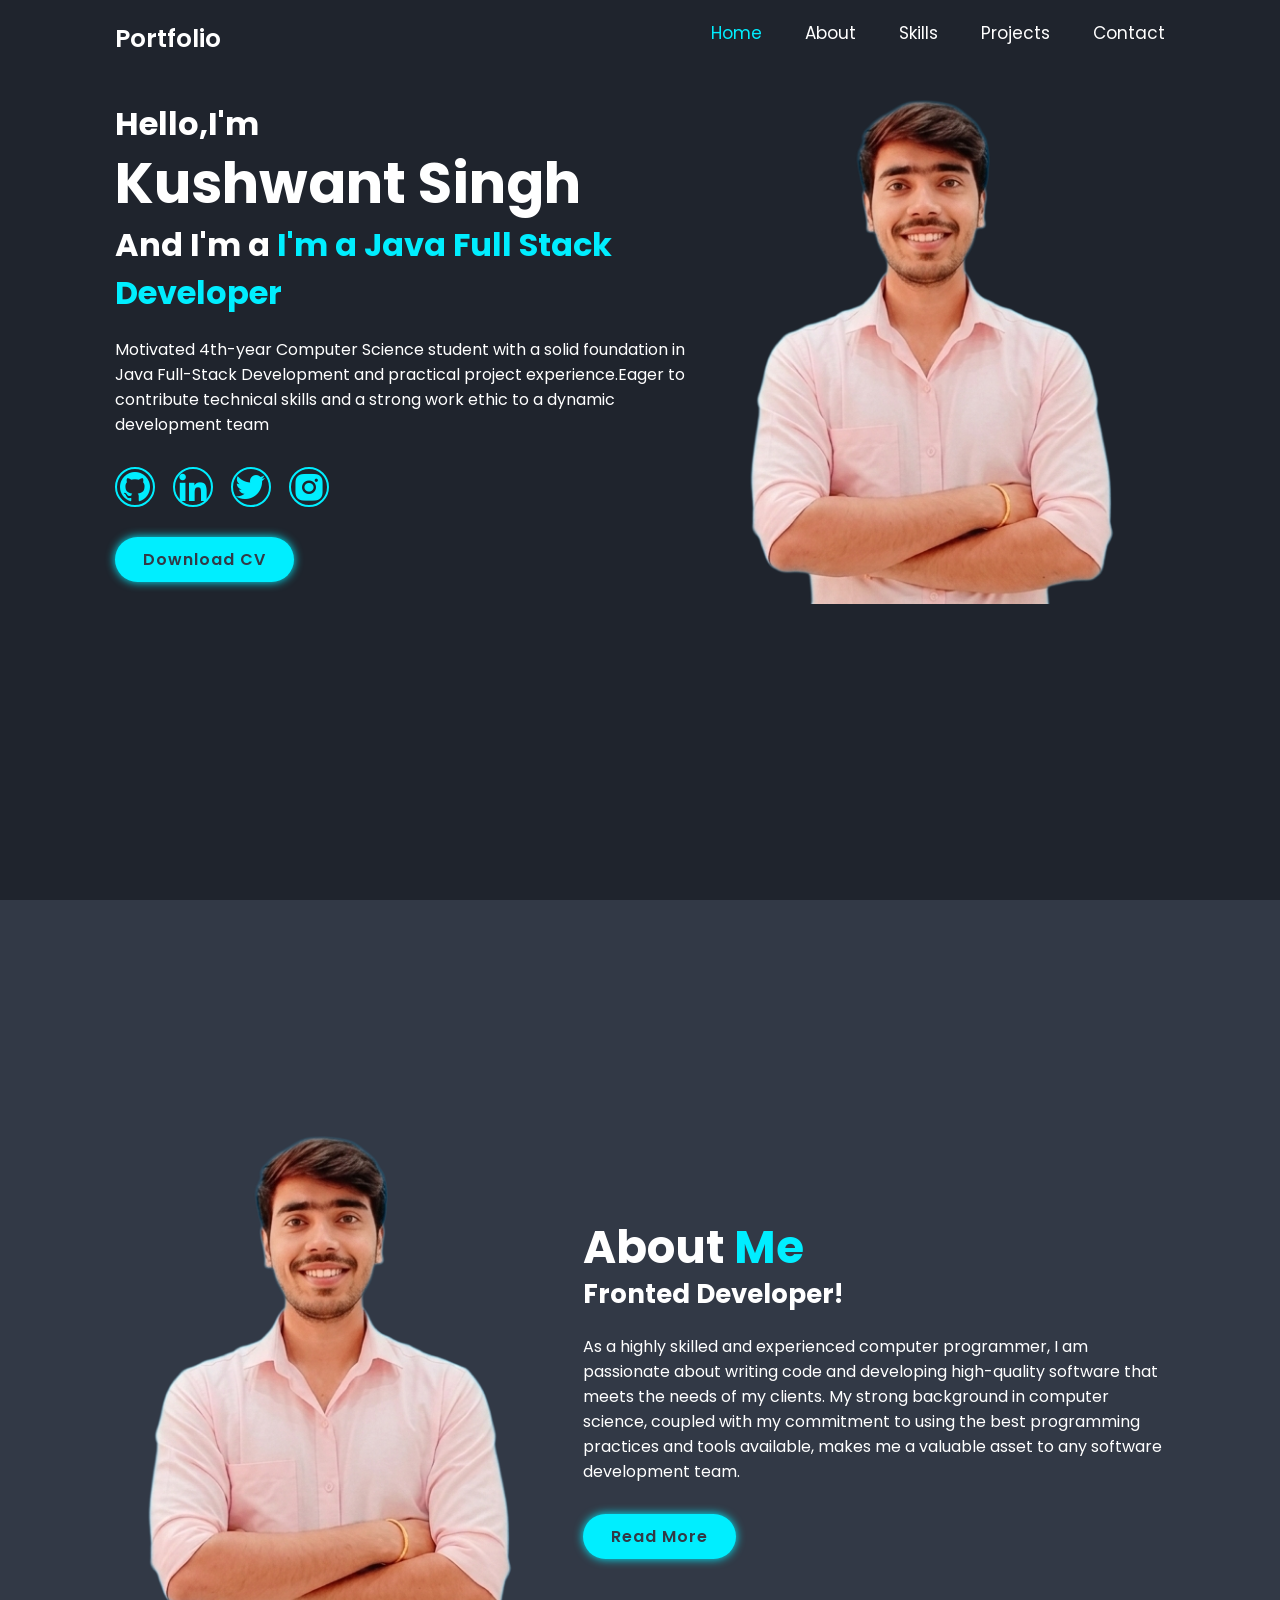
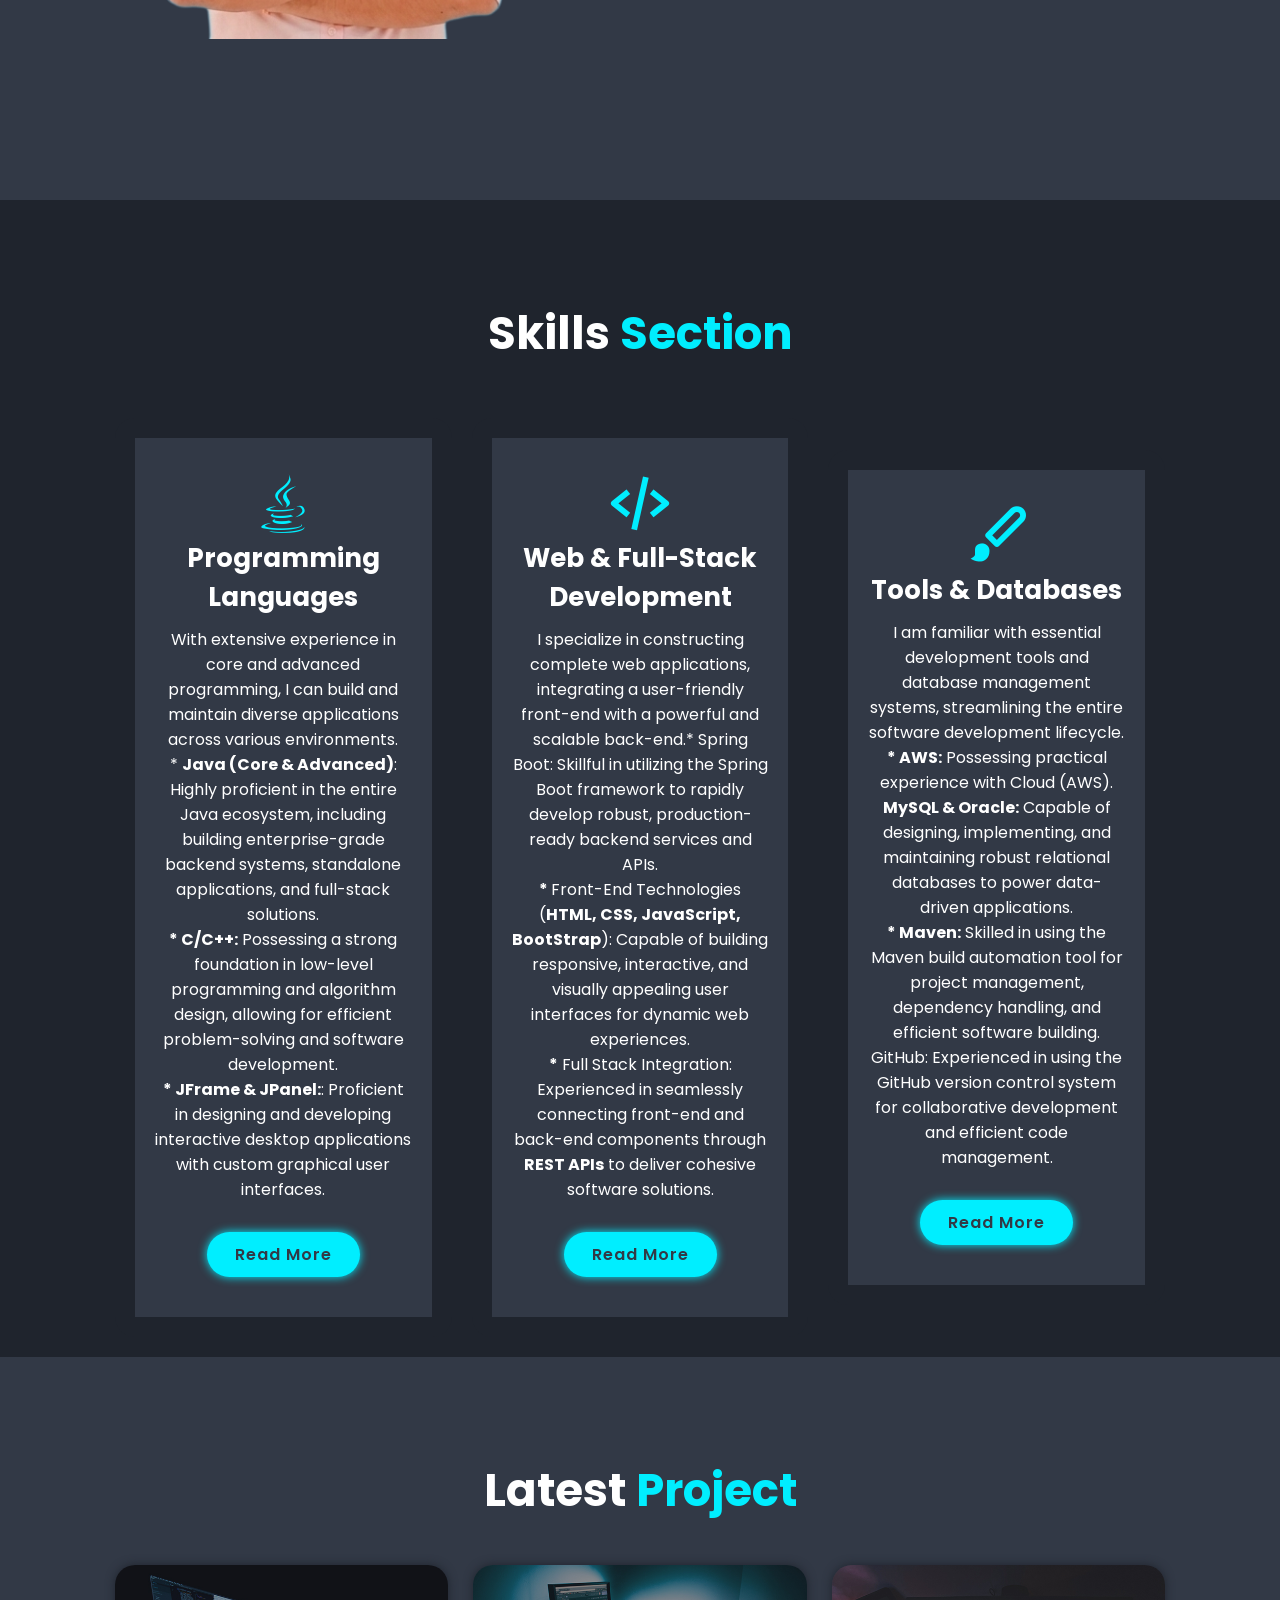
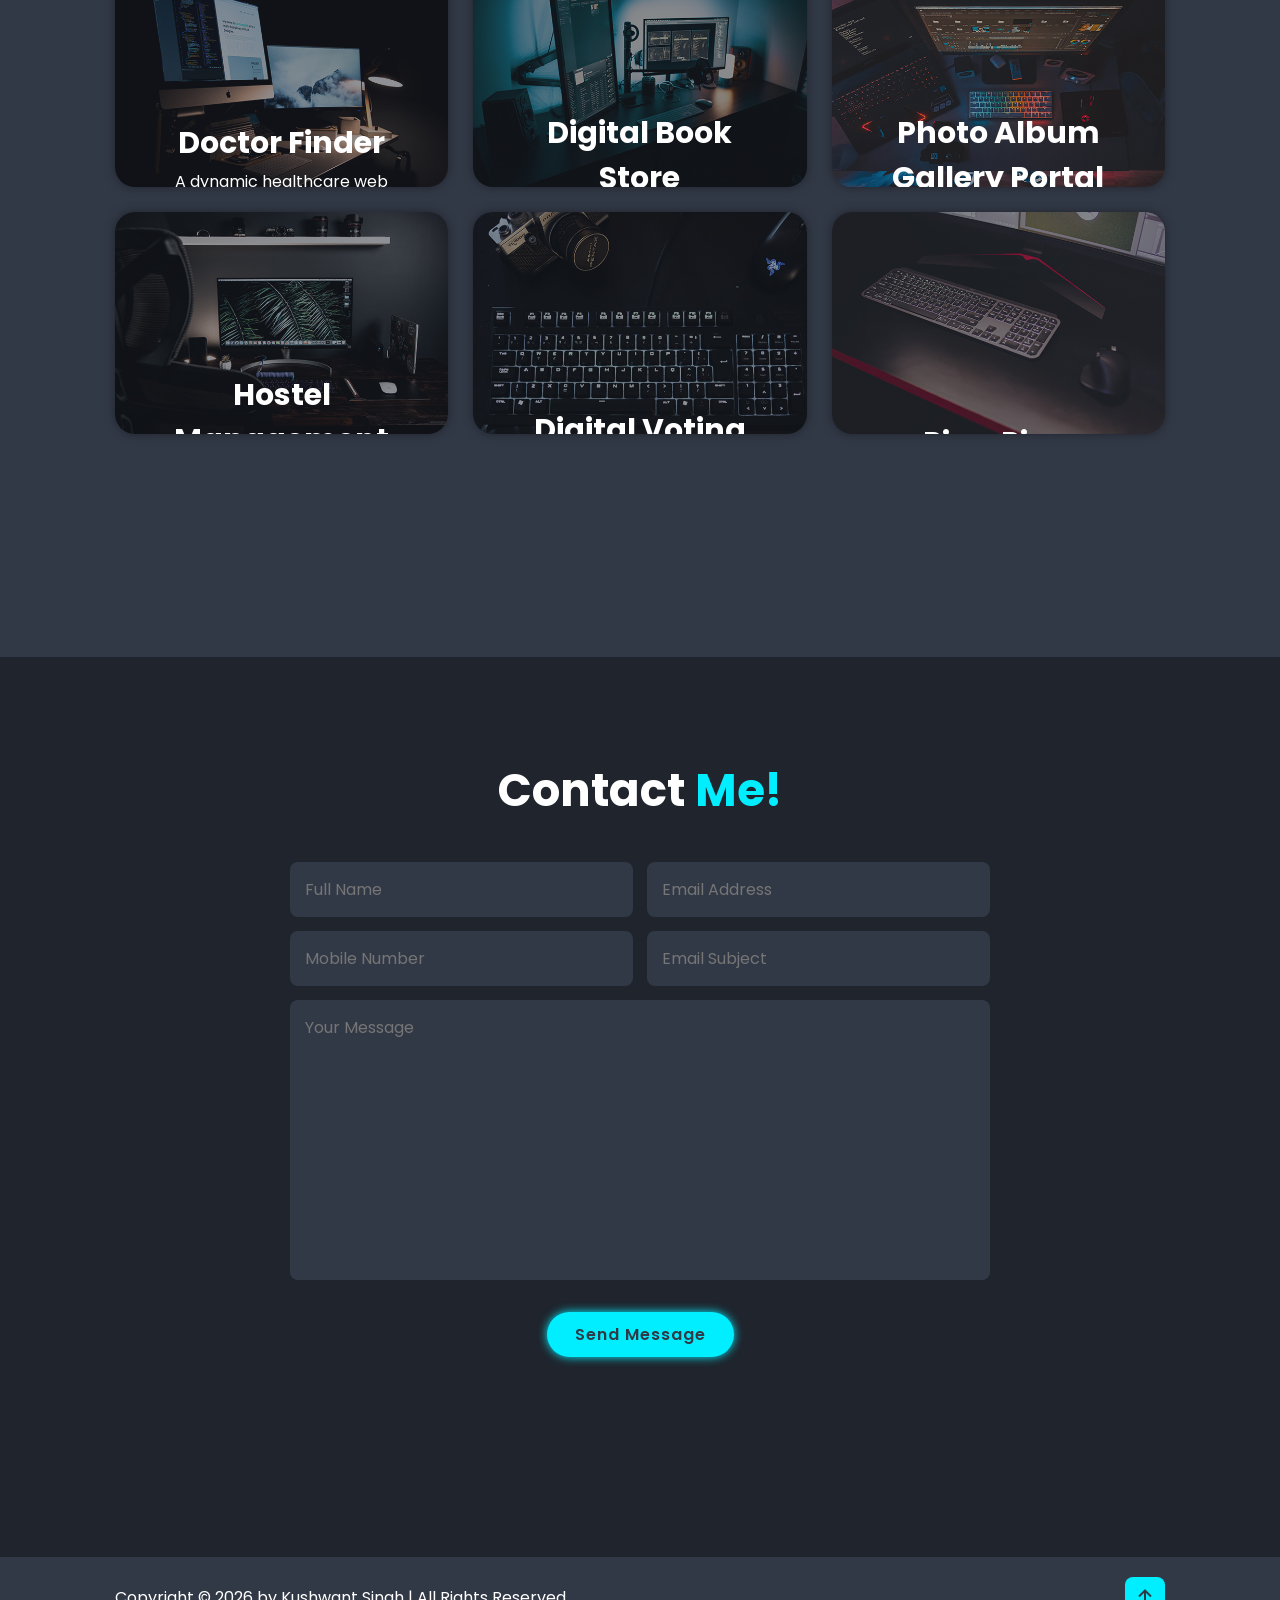
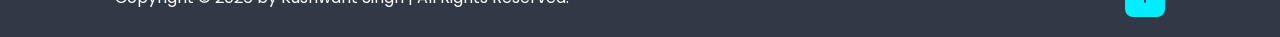
==== index.html @ 0440ccf8 "Update and rename Portfolio.html to index.html" ====
<!DOCTYPE html>
<html lang="en">
  <head>
    <meta charset="UTF-8" />
    <meta http-equiv="X-UA-Compatible" content="IE=edge" />
    <meta name="viewport" content="width=device-width, initial-scale=1.0" />
    <title>Responsive Personal Portfolio Website Design | Codehal</title>

    <!-- box icons -->
    <link href="https://unpkg.com/boxicons@2.1.4/css/boxicons.min.css" rel="stylesheet" />

    <!-- custom css -->
    <link rel="stylesheet" href="Portfolio.css" />
  </head>

  <body>
    <!-- header design -->
		<header class="header">
        	<a href="#" class="logo">Portfolio</a>
            
            <i class='bx bx-menu'id="menu-icon"></i>
            
            
            <nav class="navbar">
            	<a href="#home" class="active">Home</a>
                <a href="#about">About</a>
                <a href="#services">Skills</a>
                <a href="#portfolio">Projects</a>
                <a href="#contact">Contact</a>
            </nav>
            </header>
    <!-- home section design -->
	<section class="home" id="home">	
    	<div class="home-content">
        	<h3>Hello,I'm</h3>
            <h1>Kushwant Singh</h1>
            <h3>And I'm a <span>I'm a Java Full Stack Developer</span></h3>
        	<p>Motivated 4th-year Computer Science student with a solid foundation in Java Full-Stack Development and practical project experience.Eager to contribute technical skills and a strong work ethic to a dynamic development team</p>
            <div class="social-media">
            	<a href="https://github.com/khushwant-Singh-Rajawat"><i class='bx bxl-github' style="font-size:36px;" ></i>  </a>
                <a href="https://www.linkedin.com/in/kushwant-singh-rajawat/"><i class="bx bxl-linkedin" style="font-size:36px;"></i></a>
                <a href="#"><i class="bx bxl-twitter" style="font-size:36px;"></i></a>
                <a href="#"><i class="bx bxl-instagram-alt" style="font-size:36px;"></i></a>

            </div>
             <a href="Resume/Resume_.pdf" class="btn">Download CV</a>
        </div>
        
        <div class="home-img">
        	<img src="img/Untitled%20(3)%20(1).png" alt="">
        </div>
    </section>
    <!-- about section design -->

	<section class="about" id="about">
    	<div class="about-img">
        	<img src="img/Untitled%20(3)%20(1).png" alt="">
		</div>
        
    <div class="about-content">
    	<h2 class="heading">About <span>Me</span></h2>
        <h3>Fronted Developer!</h3>
        
        <p>
        As a highly skilled and experienced computer programmer, I am passionate about writing code and developing high-quality software that meets the needs of my clients. My strong background in computer science, coupled with my commitment to using the best programming practices and tools available, makes me a valuable asset to any software development team.
        </p>

<a href="#" class="btn">Read More</a>
    </div>    
	</section>
    
    <!-- services section design -->
	
    <section class="services" id="services">
    	<h2 class="heading">Skills <span>Section</span></h2>
        
        <div class="services-container">

            <div class="services-box">
                <i class='bx bxl-java'></i>
                <h3>Programming Languages</h3>
                <p>With extensive experience in core and advanced programming, I can build and maintain diverse applications across various environments.
                    <br>* <STRONG>Java (Core & Advanced)</STRONG>: Highly proficient in the entire Java ecosystem, including building enterprise-grade backend systems, standalone applications, and full-stack solutions.
                    <br> <strong>* C/C++:</strong> Possessing a strong foundation in low-level programming and algorithm design, allowing for efficient problem-solving and software development.
                    <br><strong>* JFrame & JPanel:</strong>: Proficient in designing and developing interactive desktop applications with custom graphical user interfaces.
                </p>
                <a href="#" class="btn">Read More</a>

            </div>
        
        	<div class="services-box">
            	<i class="bx bx-code-alt"></i>
<h3>Web & Full-Stack Development</h3>
<p>I specialize in constructing complete web applications, integrating a user-friendly front-end with a powerful and scalable back-end.* Spring Boot: Skillful in utilizing the Spring Boot framework to rapidly develop robust, production-ready backend services and APIs.
    <br>  <strong>* </strong>Front-End Technologies (<strong>HTML, CSS, JavaScript, BootStrap</strong>): Capable of building responsive, interactive, and visually appealing user interfaces for dynamic web experiences.
    <br> <strong> *</strong> Full Stack Integration: Experienced in seamlessly connecting front-end and back-end components through <STRONG>REST APIs</STRONG> to deliver cohesive software solutions.
</p>
	<a href="#" class="btn">Read More</a>
    
            </div>

            
            <div class="services-box">
            	<i class='bx bxs-paint'></i>
<h3>Tools & Databases</h3>
<p>I am familiar with essential development tools and database management systems, streamlining the entire software development lifecycle.


    <br><STRONG>* AWS:</STRONG> Possessing practical experience with Cloud (AWS).


   <br><STRONG> MySQL & Oracle:</STRONG> Capable of designing, implementing, and maintaining robust relational databases to power data-driven applications.


    <br><strong>* Maven:</strong> Skilled in using the Maven build automation tool for project management, dependency handling, and efficient software building.


    GitHub: Experienced in using the GitHub version control system for collaborative development and efficient code management.
</p>
	<a href="#" class="btn">Read More</a>
    
            </div>
            
            
        </div>
    </section>
    
    <!-- portfolio section design -->

	<section class="portfolio" id="portfolio">
    	<h2 class="heading">Latest <span>Project</span></h2>
        
        <div class="portfolio-container">
        <!--portfolio1-->
        	<div class="portfolio-box">
            	<img src="img/portfolio1.jpg" alt="">
                <div class="portfolio-layer">
                	<h4>Doctor Finder</h4>
                    <p>A dynamic healthcare web application that allows patients to search doctors, hospitals, and medical stores. The system provides doctor availability, hospital emergency bed status, and medicine inventory details. It includes role-based login for doctors, hospitals, medical stores, and admin to manage and update their information.
                    </p>
                    <a href="#"><i class='bx bx-link-external' ></i> </a>
                    </div>
        </div>
        <!--portfolio2-->
        <div class="portfolio-box">
            	<img src="img/portfolio2.jpg" alt="">
                <div class="portfolio-layer">
                	<h4>Digital Book Store</h4>
                    <p>A dynamic online bookstore application where users can search books, add them to the cart, and place orders. The system includes user authentication features such as signup, login, and profile management to provide a smooth online book purchasing experience.
                    </p>
                    <a href="#"><i class='bx bx-link-external' ></i> </a>
                    </div>
        </div>
        <!--portfolio3-->
        
        <div class="portfolio-box">
            	<img src="img/portfolio3.jpg" alt="">
                <div class="portfolio-layer">
                	<h4>Photo Album Gallery Portal</h4>
                    <p>A web-based photo album system for photo studios where photographers upload images and customers can log in to view their gallery. Users can easily select photos using a checkbox-based selection feature, making the photo selection process simple and efficient.
                    </p>
                    <a href="#"><i class='bx bx-link-external' ></i> </a>
                    </div>
        </div>
        
        <!--portfolio4-->
        
        <div class="portfolio-box">
            	<img src="img/portfolio4.jpg" alt="">
                <div class="portfolio-layer">
                	<h4>Hostel Management System</h4>
                    <p>A Java Swing (JFrame) based desktop application that allows hostel administrators to manage student records, room availability, fee details, and employee information with a secure login system.
                    </p>
                    <a href="#"><i class='bx bx-link-external' ></i> </a>
                    </div>
        </div>
        
        <!--portfolio5-->
        
        <div class="portfolio-box">
            	<img src="img/portfolio5.jpg" alt="">
                <div class="portfolio-layer">
                	<h4>Digital Voting System</h4>
                    <p>A Java Swing (JFrame) based desktop application that allows administrators to manage voters, parties, and members while enabling registered users to securely cast their votes.
                    </p>
                    <a href="#"><i class='bx bx-link-external' ></i> </a>
                    </div>
        </div>
        
        <!--portfolio6-->
        
        <div class="portfolio-box">
            	<img src="img/portfolio6.jpg" alt="">
                <div class="portfolio-layer">
                	<h4>PizzaPie – Online Food</h4>
                    <p>A responsive food ordering website where users can sign up, log in, browse food items, add them to the cart, and place orders online.
                    </p>
                    <a href="#"><i class='bx bx-link-external' ></i> </a>
                    </div>
        </div>
        
    </div>
    </section>
    <!-- contact section design -->
	
    <section class="contact" id="contact">
    	<h2 class="heading">Contact <span>Me!</span></h2>
        
        <form action="mailto:khush.want.kota@gmail.com">
			<div class="input-box">
            	<input type="text" placeholder="Full Name">
                <input type="email" placeholder="Email Address">
           </div>  
           
           <div class="input-box">
            	<input type="number" placeholder="Mobile Number">
                <input type="text" placeholder="Email Subject">
           </div> 
           <textarea name="" id="" cols="30" rows="10" placeholder="Your Message"></textarea> 
          <input type="submit" value="Send Message" class="btn">    
        </form>
    </section>
    
    <!-- footer design -->

	<footer class="footer">
    	<div class="footer-text">
        	<p>Copyright &copy; 2026 by Kushwant Singh | All Rights Reserved.</p>
        </div>
        
        <div class="footer-iconTop">
        	<a href="#home"><i class='bx bx-up-arrow-alt' ></i></a>
            </div>
    </footer>

    
    
  </body>
</html>
---- Portfolio.css ----
﻿@import url("https://fonts.googleapis.com/css2?family=Poppins:wght@300;400;500;600;700;800;900&display=swap");
* {
  margin: 0;
  padding: 0;
  box-sizing: border-box;
  text-decoration: none;
  border: none;
  outline: none;
  scroll-behavior: smooth;
  font-family: "Poppins", sans-serif;
}
:root {
  --bg-color: #1f242d;
  --second-bg-color: #323946;
  --text-color: #fff;
  --main-color: #0ef;
}
*::selection {
  background: var(--main-color);
  color: var(--bg-color);
}
html {
  font-size: 62.5%;
  overflow-x: hidden;
}
body {
  background: var(--bg-color);
  color: var(--text-color);
}
section
{
	min-height:100vh;
	padding: 10rem 9% 2rem; 
}
.header
{
	position:fixed;
	top:0;
	left:0;
	width:100%;
	padding: 2rem 9%;
	background: var(--bg-color);
	display:flex;
	justify-content: space-between;
	align-item:center;
	z-index:100;	
}
.logo
 {
	 font-size:2.5rem;
	 color:var(--text-color);
	 font-weight:600;
	 cursor:default;
 }
 .navbar a
 {
	 font-size:1.7rem;
	 color:var(--text-color);
	 margin-left: 4rem;
	 transition:.3s;
 }
 .navbar a:hover,.navbar .active
 {
	 color:var(--main-color);
 }
 #menu-icon
 {
	 font-size: 3.6rem;
	 color: var(--text-color);
	 display:none;
	 
 }
 .home
 {
	 display:flex;
	 justify-content: center;
	 align-item:center;
 }
 .home-img img
 {
 	width:35vw;
 }
 
 .home-content h3
 {
	 font-size:3.2rem;
	 font-weight:700;
 }
 .home-content h3:nth-of-type(2)
 {
	 margin-bottom:2rem;
	 
 }
 span
 {
	 color: var(--main-color);
 }
 
 .home-content h1
 {
	 font-size:5.6rem;
	 font-weight:700;
	 line-height:1.3;
 }
 .home-content p
 {
	 font-size:1.6rem;
 }
 .social-media a{
 	display: inline-flex;
	justify-content: center;
	align-item:center;
	width:4rem;
	height: 4rem;
	background:transparent;
	border: .2rem solid var(--main-color);
	border-radius: 50%;
	font-size:2rem;
	color:var(--main-color);
	margin:3rem 1.5rem 3rem 0;
	transition:.5s ease;
	 }
.social-media a:hover
	 {
		 background:var(--main-color);
		 color:var(--second-bg-color);
		 box-shadow: 0 0 1rem var(--main-color);
	 }
.btn
{
	display:inline-block;
	padding:1rem 2.8rem;
	background:var(--main-color);
	border-radius:4rem;
	box-shadow:0 0 1rem var(--main-color);
	font-size:1.6rem;
	color:var(--second-bg-color);
	letter-spacing:.1rem;
	font-weight:600;
	transition:.5s ease;
}
.btn:hover
{
	box-shadow:none;
}

.about
{
	display:flex;
	justify-content:center;
	align-items: center;
	gap:2rem;
	background:var(--second-bg-color);
}
.about-img img
{
	width:35vw;
}
.heading
{
	text-align:center;
	font-size:4.5rem;
	
}
.about-content h2
{
	text-align:left;
	line-height:1.2;
}
.about-content h3
{
	font-size:2.6rem;
}
.about-content p
{
font-size:1.6rem;
margin:2rem 0 3rem;	
}
.services h2
{
	margin-bottom:5rem;
}
.services-container
{
	display:flex;
	justify-content: center;
	align-items: center;
	flex-wrap: wrap;
	gap: 2rem;
}
.services-container .services-box
{
	flex: 1 1 30rem;
	background:var(--second-bg-color);
	padding:3rem 2rem 4rem;
	border-radius: 2rem;
	text-align:center;
	border:2rem solid var(--bg-color);
	transition:.5s ease;	
}
.services-container .services-box:hover
{
	border-color:var(--main-color);
	transform: scale(1.02);
}
.services-box i
{
	font-size:7rem;
	color:var(--main-color);
}
.services-box h3
{
	font-size:2.6rem;	
}
.services-box p
{
	font-size:1.6rem;
	margin:1rem 0 3rem;
}
.portfolio
{
	background:var(--second-bg-color);
}
.portfolio h2
{
	margin-bottom:4rem;
}
.portfolio-container
{
	display:grid;
	grid-template-columns: repeat(3,1fr);
	align-items: center;
	gap: 2.5rem;
}
.portfolio-container .portfolio-box
{
	position:relative;
	border-radius:2rem;
	box-shadow:0 0 1rem var(--bg-color);
	overflow:hidden;
	display:flex;
}
.portfolio-box img
{
	width:100%;
	transition:0.5s ease;
}
.portfolio-box:hover img
{
	transform:scale(1.1);
}
.portfolio-box .portfolio-layer
{
	position:absolute;
	bottom:0;
	left:0;
	width:100%;
	height:100%;
	background:linear-gradient(rgba(0,0,0,.1), var(--main-color));
	display:flex;
	justify-content: center;
	align-items: center;
	flex-direction:column;
	text-align:center;
	padding:0 4rem;
	transform: translateY(100%);
	transition:0.5s ease;
}
.portfolio-box:hover .portfolio-layer
{
	transform:translateY(0);
}
.portfolio-layer h4
{
	font-size:3rem;
}
.portfolio-layer p
{
	font-size:1.6rem;
	margin:.3rem 0 1rem;
}
.portfolio-layer a
{
	display:inline-flex;
	justify-content: center;
	align-items: center;
	width:5rem;
	height:5rem;
	background:var(--text-color);
	border-radius:50%;
	
}
.portfolio-layer a i
{
	font-size:2rem;
	color:var(--second-bg-color);
}
.contact h2
{
	margin-bottom:3rem;
}
.contact form
{
	max-width:70rem;
	margin:1rem auto;
	text-align:center;
	margin-bottom:3rem;
}
.contact form .input-box
{
	display:flex;
	justify-content:space-between;
	flex-wrap: wrap;
}
.contact form .input-box input,
.contact form textarea
{
	width:100%;
	padding:1.5rem;
	font-size:1.6rem;
	color:var(--text-color);
	background:var(--second-bg-color);
	border-radius:.8rem;
	margin:.7rem 0;
}
.contact form .input-box input
{
	width:49%;
}
.contact form textarea
{
	resize:none;
}
.contact form .btn
{
	margin-top:2rem;
	cursor:pointer;
}
.footer
{
	display:flex;
	justify-content:space-between;
	align-items: center;
	flex-wrap: wrap;
	padding:2rem 9%;
	background:var(--second-bg-color);
}
.footer-text p
{
	font-size:1.6rem;
}
.footer-iconTop a
{
	display:inline-flex;
	justify-content: center;
	align-items: center;
	padding:.8rem;
	background:var(--main-color);
	border-radius:.8rem;
	transition:.5s ease;
}
.footer-iconTop a:hover
{
	box-shadow:0 0 1rem var(--main-color);
}
.footer-iconTop a i
{
	font-size:2.4rem;
	color:var(--second-bg-color);
}
/* BREAKPOINTS */
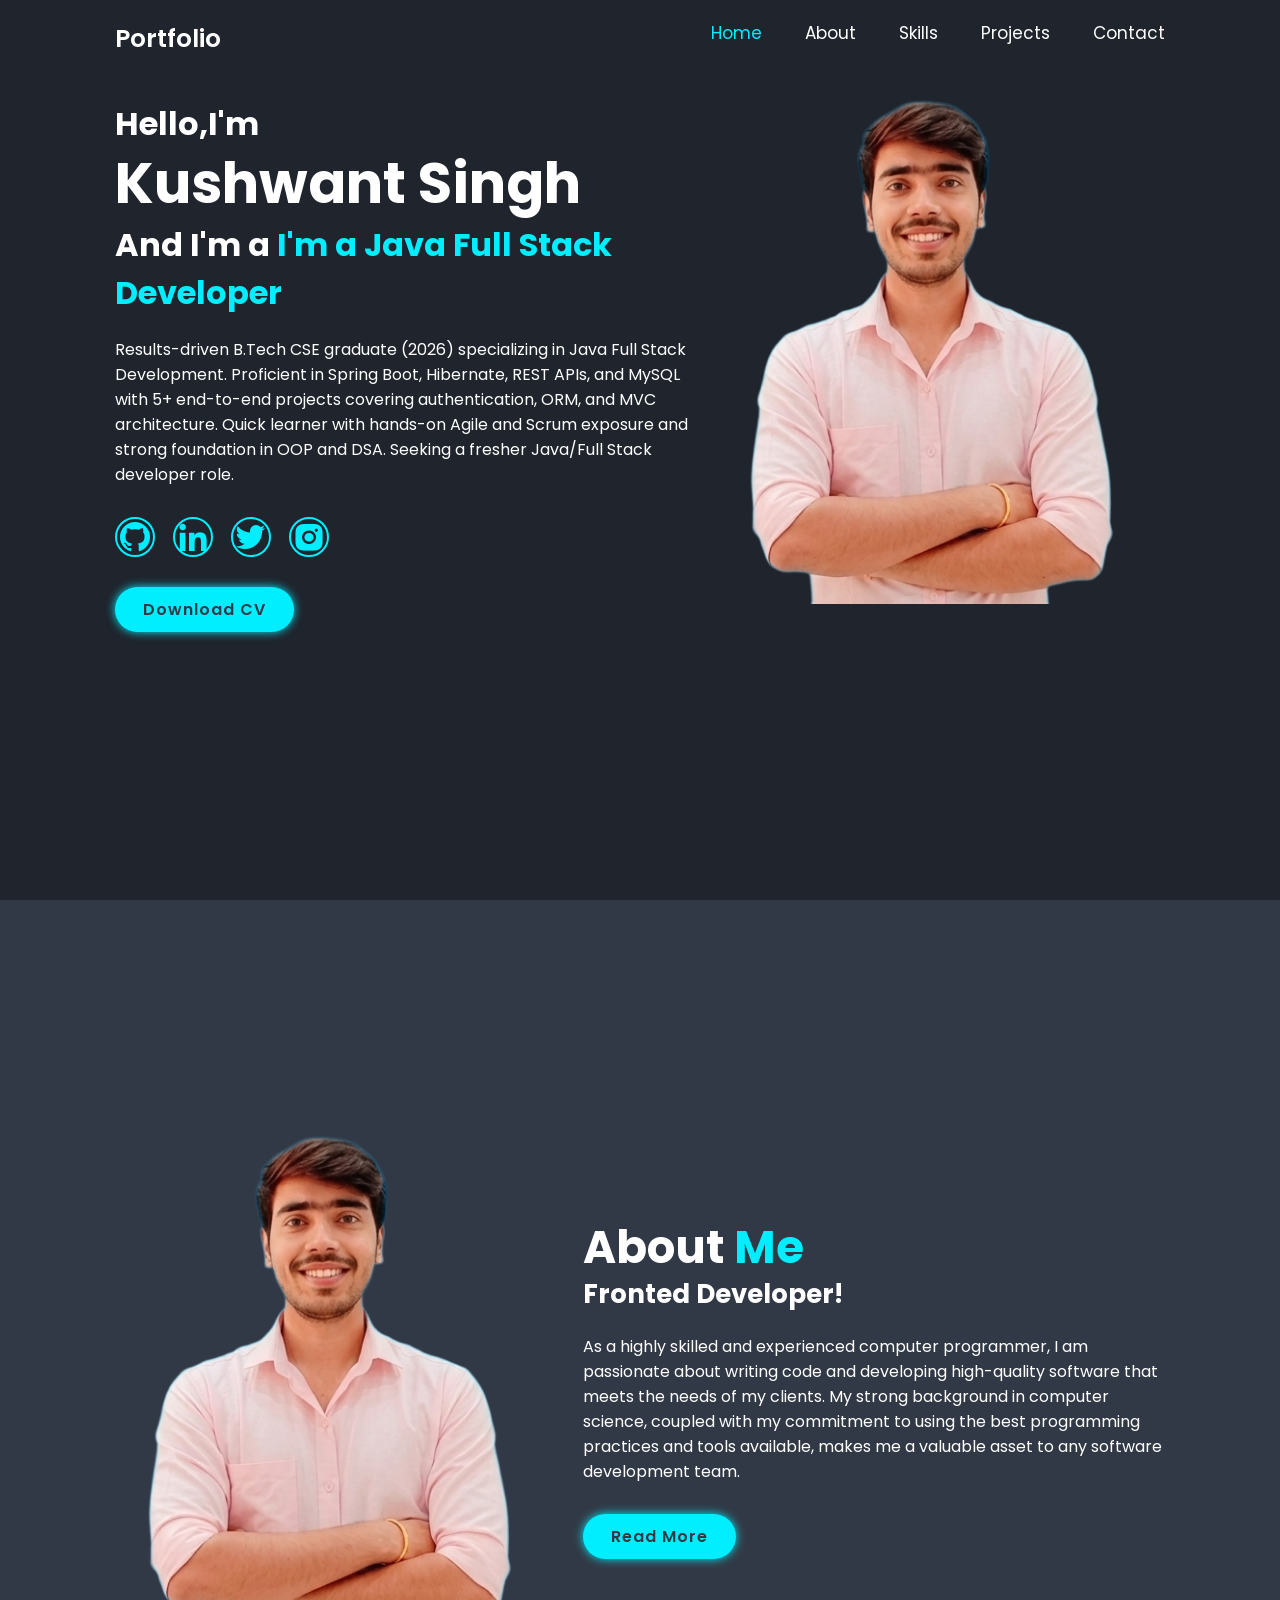
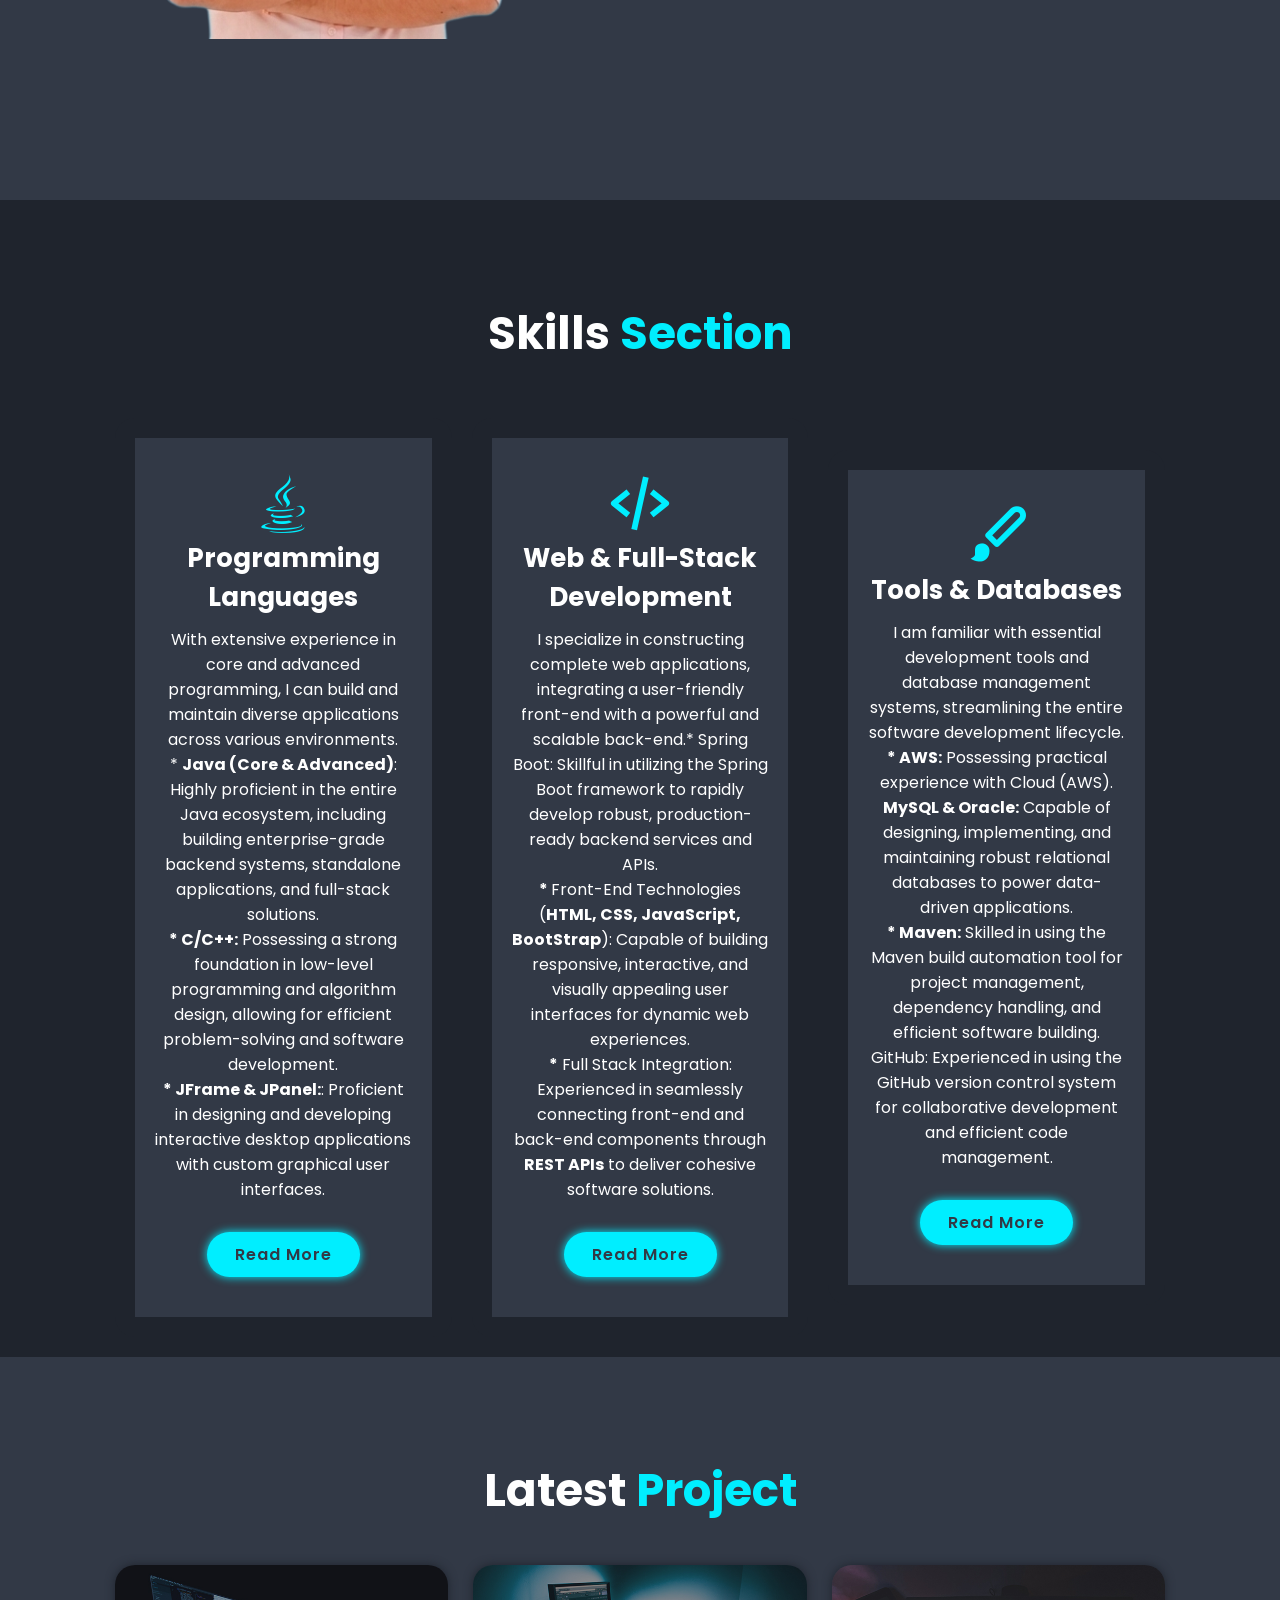
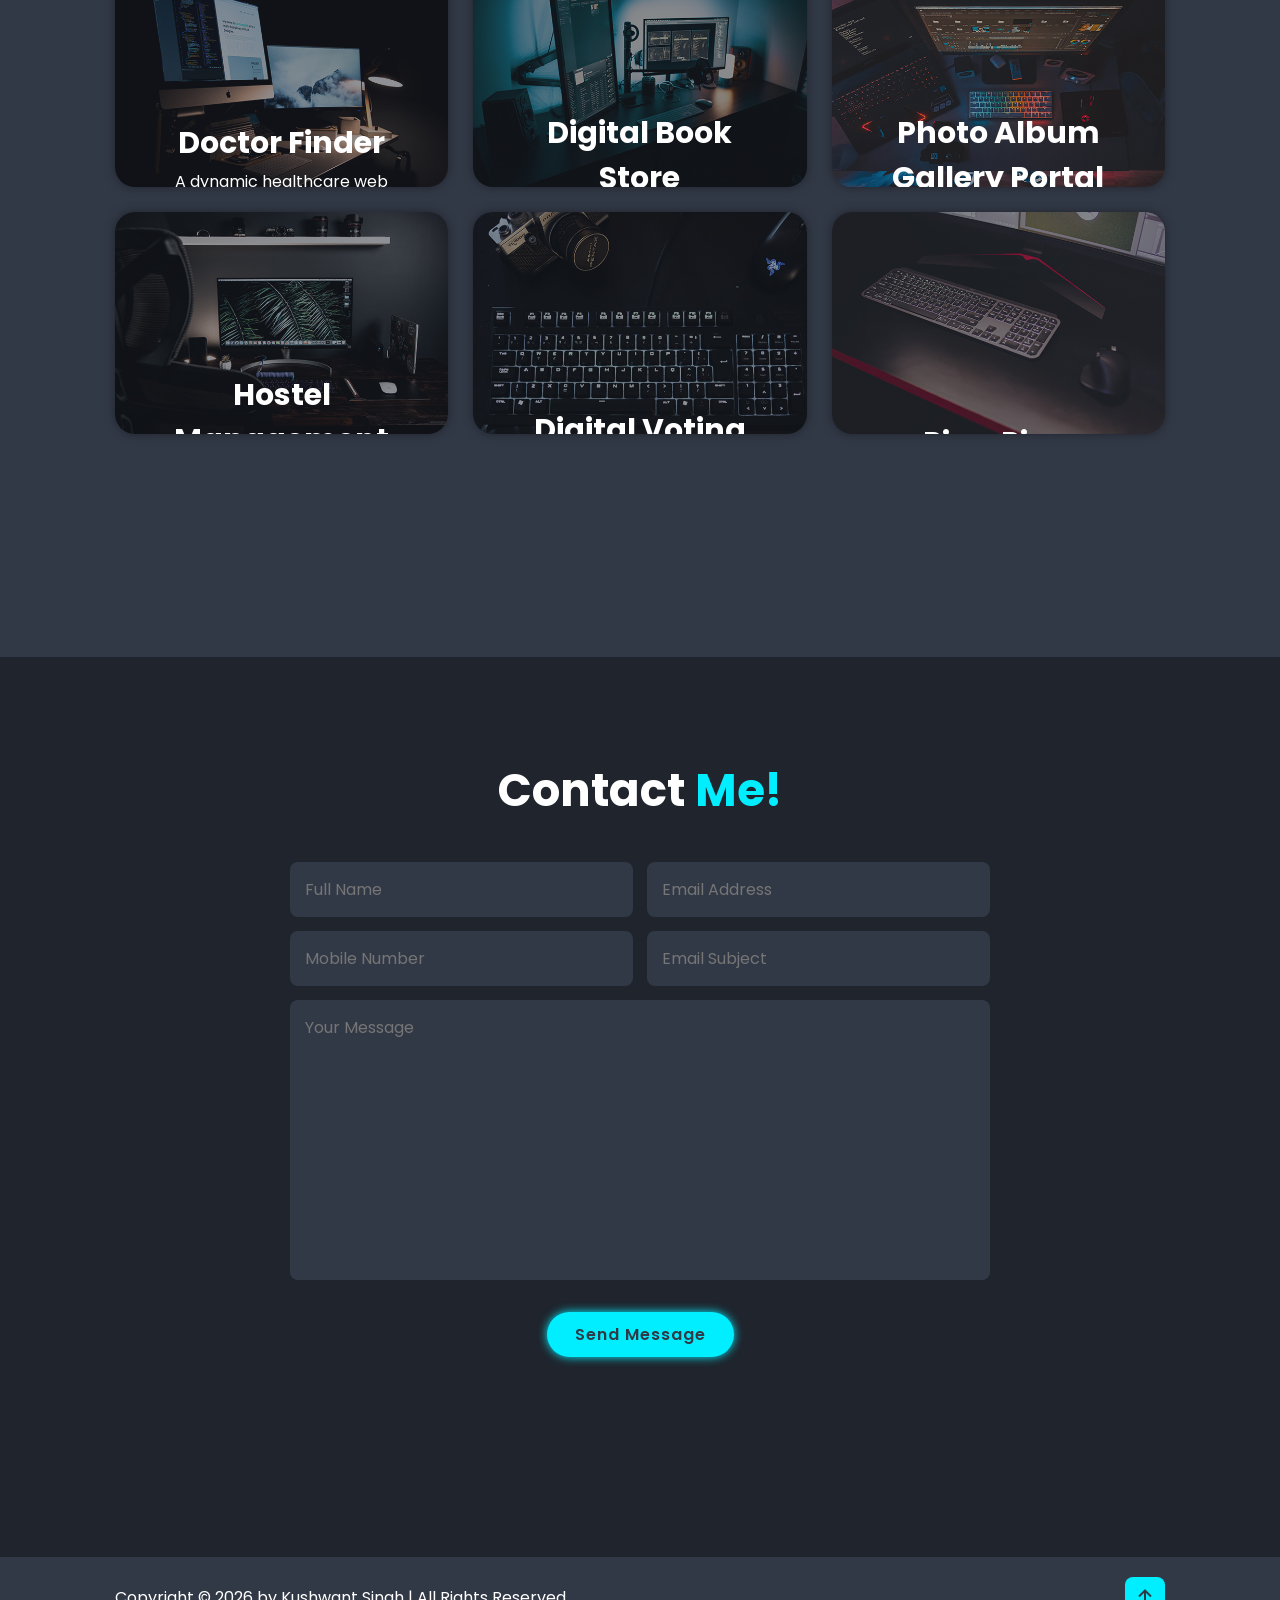
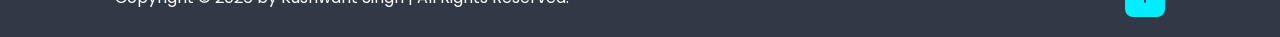
==== commit cd39a562: "Revise portfolio website content and layout Updated personal portfolio website content and structure" ====
--- a/index.html
+++ b/index.html
@@ -35,7 +35,10 @@
         	<h3>Hello,I'm</h3>
             <h1>Kushwant Singh</h1>
             <h3>And I'm a <span>I'm a Java Full Stack Developer</span></h3>
-        	<p>Motivated 4th-year Computer Science student with a solid foundation in Java Full-Stack Development and practical project experience.Eager to contribute technical skills and a strong work ethic to a dynamic development team</p>
+        	<p>Results-driven B.Tech CSE graduate (2026) specializing in Java Full Stack Development. Proficient in Spring Boot, Hibernate, 
+REST APIs, and MySQL with 5+ end-to-end projects covering authentication, ORM, and MVC architecture. Quick learner with 
+hands-on Agile and Scrum exposure and strong foundation in OOP and DSA. Seeking a fresher Java/Full Stack developer 
+role.</p>
             <div class="social-media">
             	<a href="https://github.com/khushwant-Singh-Rajawat"><i class='bx bxl-github' style="font-size:36px;" ></i>  </a>
                 <a href="https://www.linkedin.com/in/kushwant-singh-rajawat/"><i class="bx bxl-linkedin" style="font-size:36px;"></i></a>
@@ -43,7 +46,7 @@
                 <a href="#"><i class="bx bxl-instagram-alt" style="font-size:36px;"></i></a>
 
             </div>
-             <a href="Resume/Resume_.pdf" class="btn">Download CV</a>
+             <a href="Resume/Kushwant_Resume_SpringBoot01.pdf" class="btn">Download CV</a>
         </div>
         
         <div class="home-img">
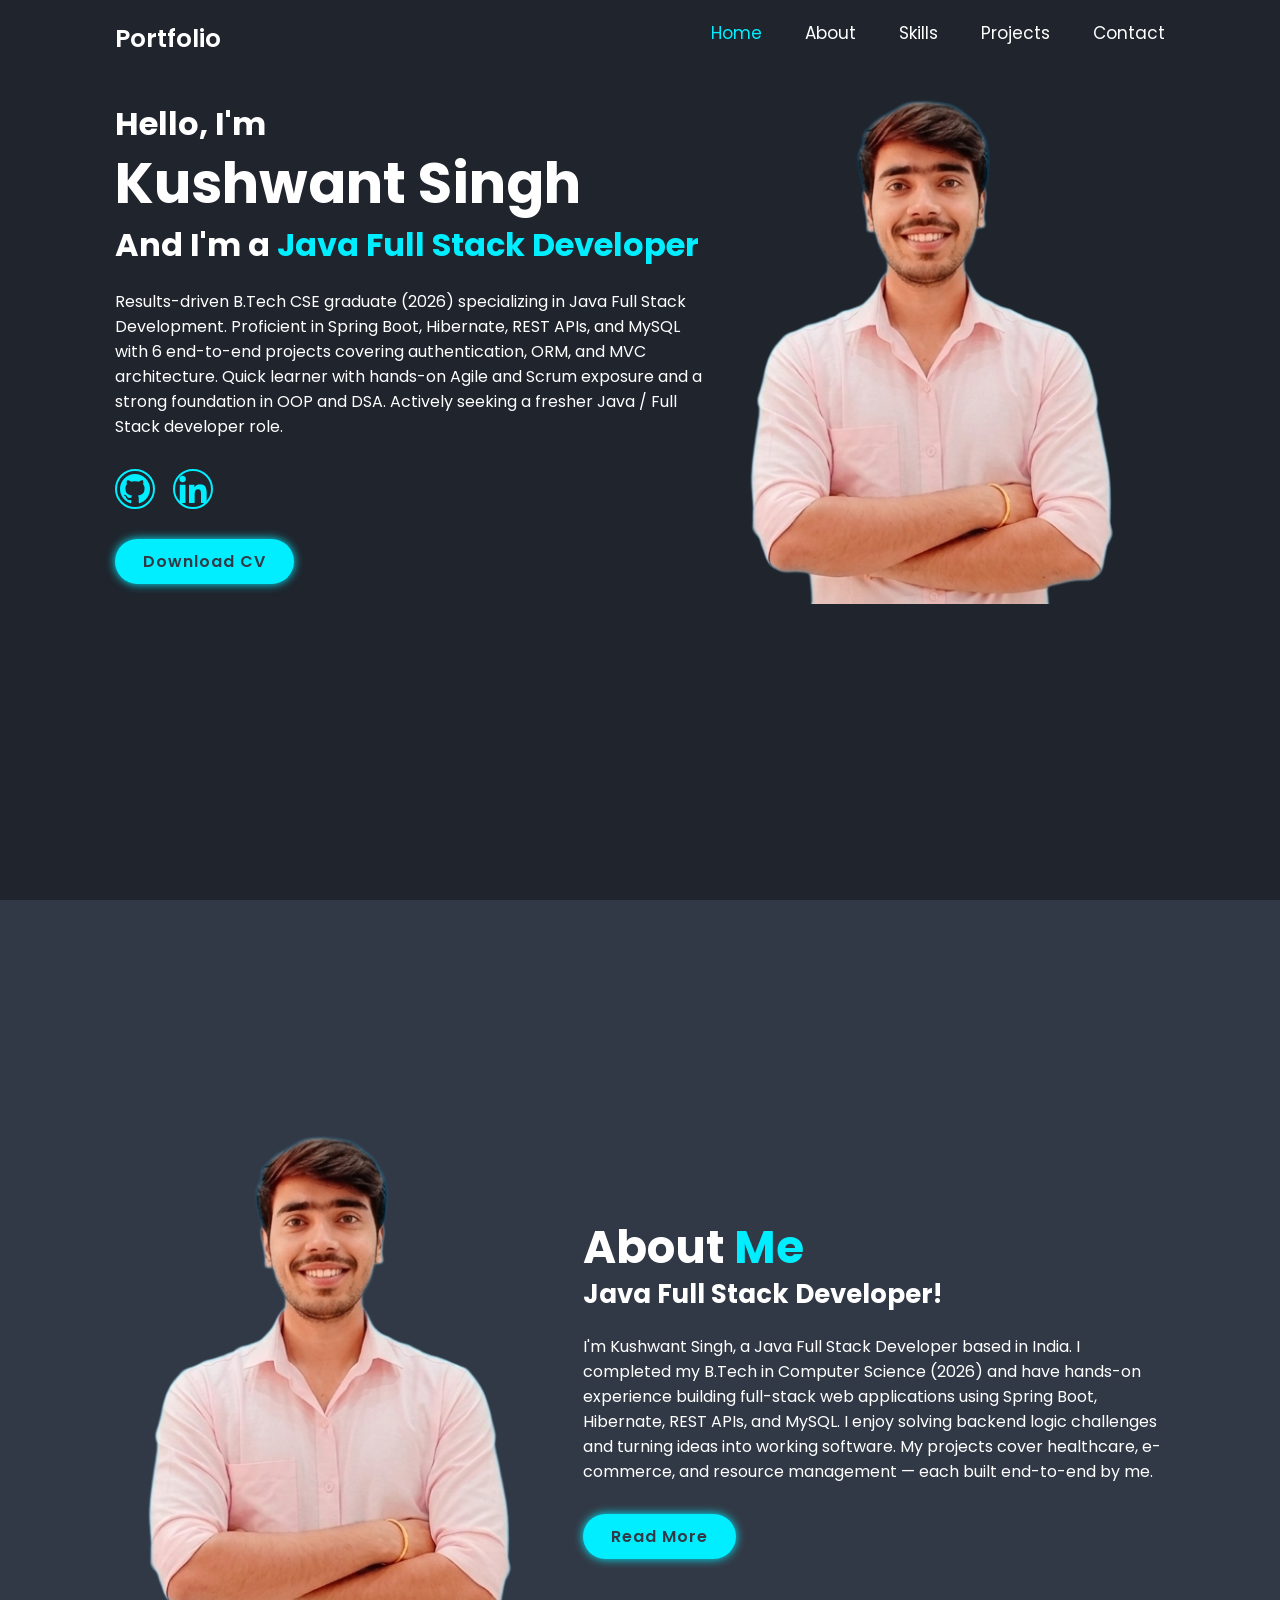
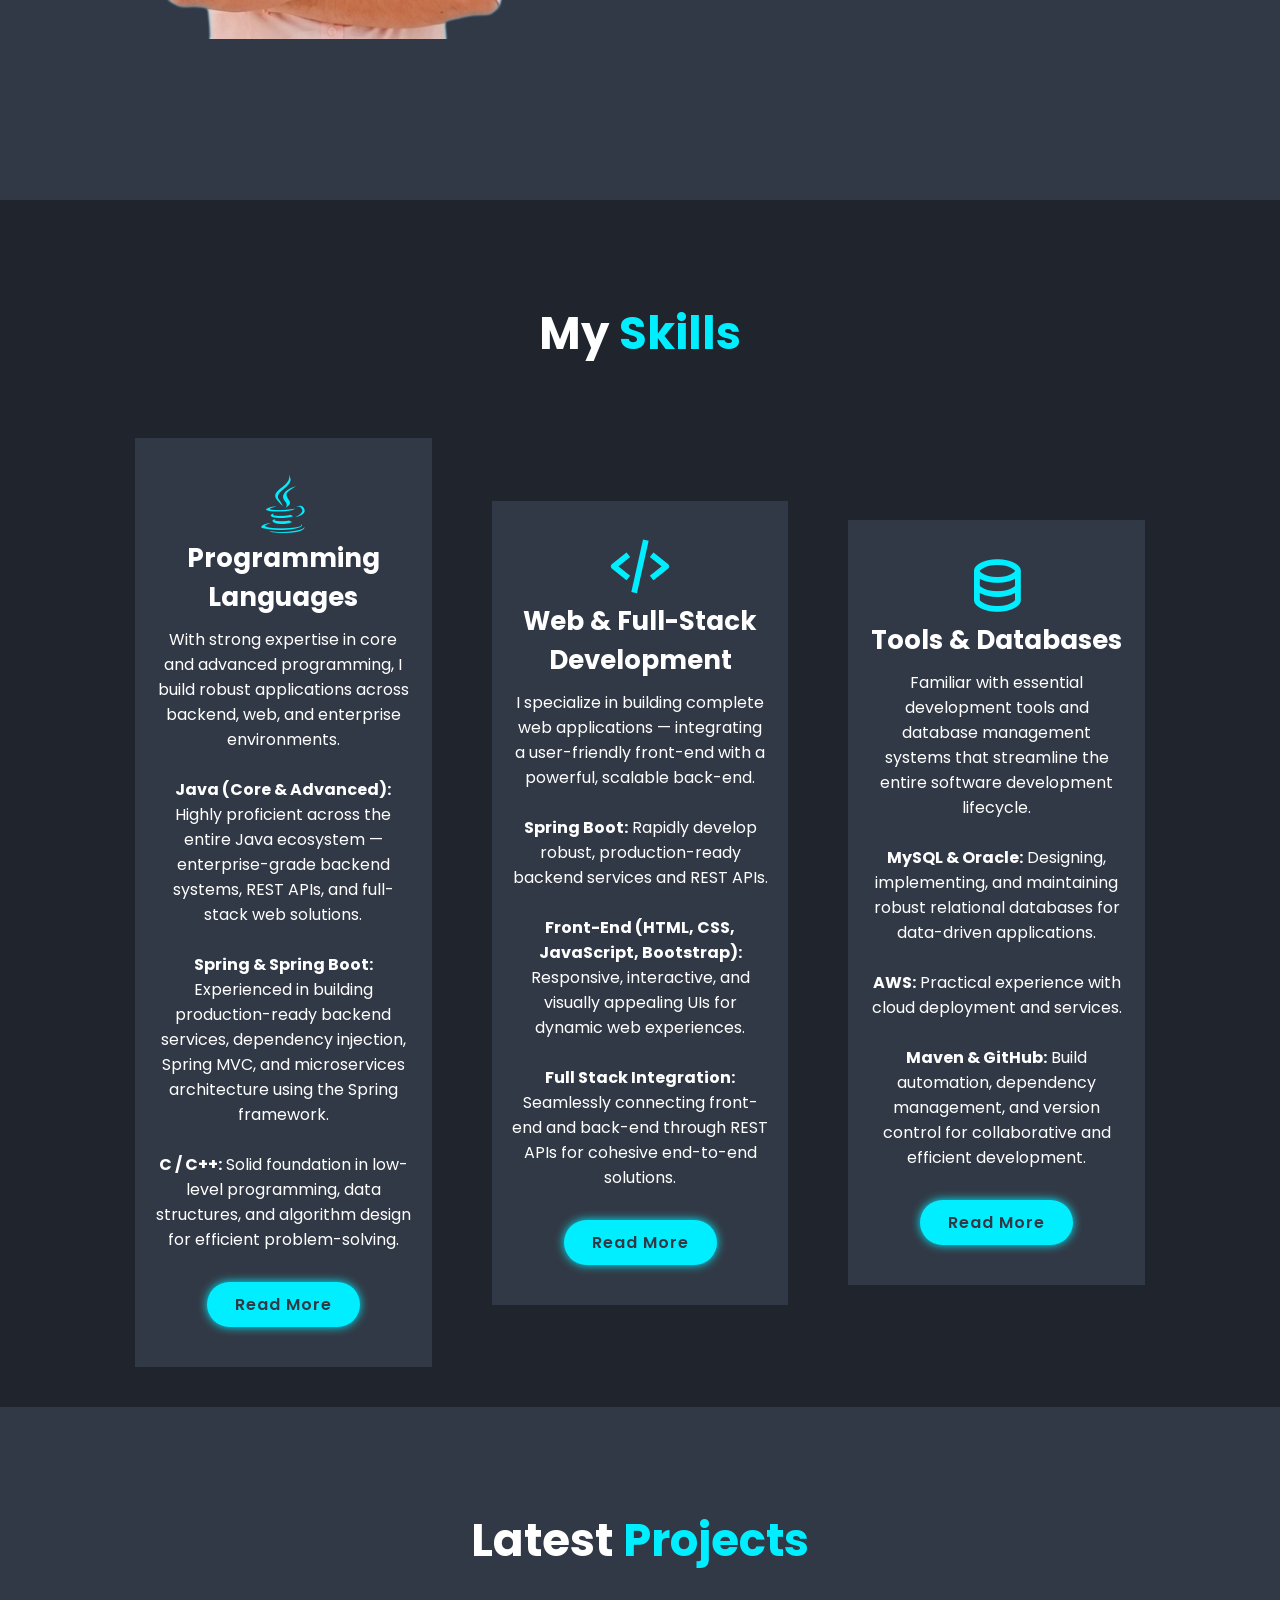
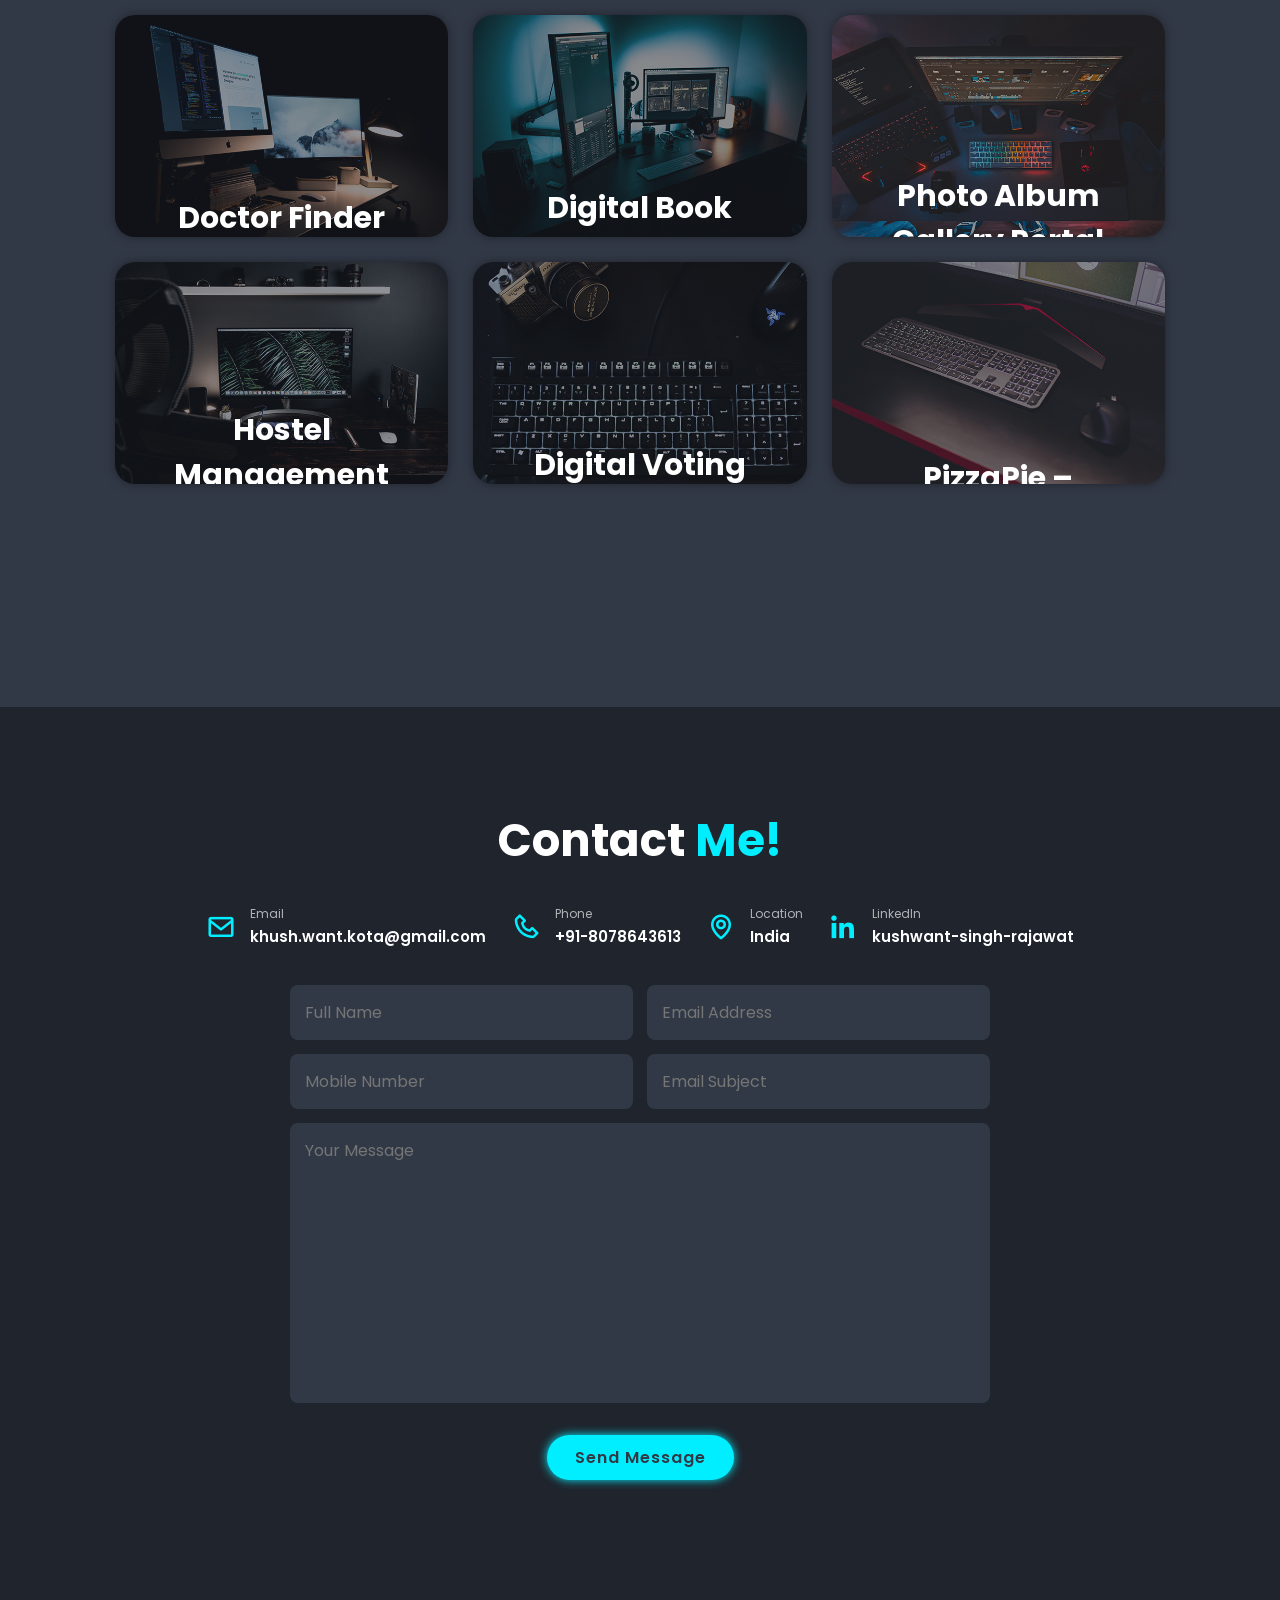
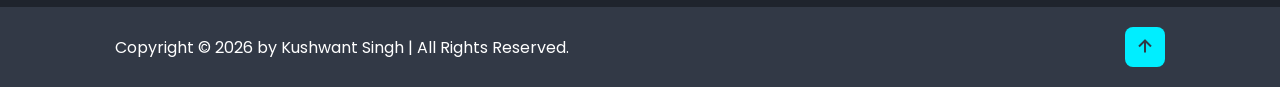
==== commit 2420607d: "Enhance SEO and improve contact section layout Added SEO meta tags for better visibility and updated" ====
--- a/index.html
+++ b/index.html
@@ -4,7 +4,28 @@
     <meta charset="UTF-8" />
     <meta http-equiv="X-UA-Compatible" content="IE=edge" />
     <meta name="viewport" content="width=device-width, initial-scale=1.0" />
-    <title>Responsive Personal Portfolio Website Design | Codehal</title>
+
+    <!-- SEO: Meta Description -->
+    <meta name="description" content="Kushwant Singh — Java Full Stack Developer. B.Tech CSE 2026. Expert in Spring Boot, Hibernate, REST APIs, MySQL. 6 end-to-end projects." />
+
+    <!-- SEO: Keywords -->
+    <meta name="keywords" content="Java Full Stack Developer, Spring Boot Developer, Kushwant Singh, Java Developer fresher 2026, Hibernate ORM, REST API, MySQL developer, Full Stack Java Developer India, B.Tech CSE 2026" />
+
+    <!-- SEO: Author -->
+    <meta name="author" content="Kushwant Singh" />
+
+    <!-- Open Graph tags — for LinkedIn/WhatsApp preview when sharing link -->
+    <meta property="og:title" content="Kushwant Singh | Java Full Stack Developer" />
+    <meta property="og:description" content="B.Tech CSE 2026. Proficient in Spring Boot, Hibernate, REST APIs and MySQL. 6 end-to-end projects." />
+    <meta property="og:url" content="https://khushwant-singh-rajawat.github.io/MyPortfolio/" />
+    <meta property="og:type" content="website" />
+    <meta property="og:image" content="https://khushwant-singh-rajawat.github.io/MyPortfolio/img/Untitled%20(3)%20(1).png" />
+
+    <!-- Favicon — create a KS favicon at favicon.io and place favicon.ico in root folder -->
+    <link rel="icon" type="image/x-icon" href="favicon.ico" />
+
+    <!-- SEO: Page Title -->
+    <title>Kushwant Singh | Java Full Stack Developer | Spring Boot · React · MySQL</title>
 
     <!-- box icons -->
     <link href="https://unpkg.com/boxicons@2.1.4/css/boxicons.min.css" rel="stylesheet" />
@@ -14,229 +35,309 @@
   </head>
 
   <body>
+
     <!-- header design -->
-		<header class="header">
-        	<a href="#" class="logo">Portfolio</a>
-            
-            <i class='bx bx-menu'id="menu-icon"></i>
-            
-            
-            <nav class="navbar">
-            	<a href="#home" class="active">Home</a>
-                <a href="#about">About</a>
-                <a href="#services">Skills</a>
-                <a href="#portfolio">Projects</a>
-                <a href="#contact">Contact</a>
-            </nav>
-            </header>
+    <header class="header">
+      <a href="#" class="logo">Portfolio</a>
+      <i class='bx bx-menu' id="menu-icon"></i>
+      <nav class="navbar">
+        <a href="#home" class="active">Home</a>
+        <a href="#about">About</a>
+        <a href="#services">Skills</a>
+        <a href="#portfolio">Projects</a>
+        <a href="#contact">Contact</a>
+      </nav>
+    </header>
+
     <!-- home section design -->
-	<section class="home" id="home">	
-    	<div class="home-content">
-        	<h3>Hello,I'm</h3>
-            <h1>Kushwant Singh</h1>
-            <h3>And I'm a <span>I'm a Java Full Stack Developer</span></h3>
-        	<p>Results-driven B.Tech CSE graduate (2026) specializing in Java Full Stack Development. Proficient in Spring Boot, Hibernate, 
-REST APIs, and MySQL with 5+ end-to-end projects covering authentication, ORM, and MVC architecture. Quick learner with 
-hands-on Agile and Scrum exposure and strong foundation in OOP and DSA. Seeking a fresher Java/Full Stack developer 
-role.</p>
-            <div class="social-media">
-            	<a href="https://github.com/khushwant-Singh-Rajawat"><i class='bx bxl-github' style="font-size:36px;" ></i>  </a>
-                <a href="https://www.linkedin.com/in/kushwant-singh-rajawat/"><i class="bx bxl-linkedin" style="font-size:36px;"></i></a>
-                <a href="#"><i class="bx bxl-twitter" style="font-size:36px;"></i></a>
-                <a href="#"><i class="bx bxl-instagram-alt" style="font-size:36px;"></i></a>
-
-            </div>
-             <a href="Resume/Kushwant_Resume_SpringBoot01.pdf" class="btn">Download CV</a>
-        </div>
-        
-        <div class="home-img">
-        	<img src="img/Untitled%20(3)%20(1).png" alt="">
-        </div>
-    </section>
+    <section class="home" id="home">
+      <div class="home-content">
+        <h3>Hello, I'm</h3>
+        <h1>Kushwant Singh</h1>
+        <!-- FIXED: Removed duplicate "I'm a" from span -->
+        <h3>And I'm a <span>Java Full Stack Developer</span></h3>
+        <p>Results-driven B.Tech CSE graduate (2026) specializing in Java Full Stack Development. Proficient in Spring Boot, Hibernate, REST APIs, and MySQL with 6 end-to-end projects covering authentication, ORM, and MVC architecture. Quick learner with hands-on Agile and Scrum exposure and a strong foundation in OOP and DSA. Actively seeking a fresher Java / Full Stack developer role.</p>
+        <div class="social-media">
+          <!-- added target="_blank" so links open in new tab -->
+          <a href="https://github.com/khushwant-Singh-Rajawat" target="_blank" rel="noopener noreferrer">
+            <i class='bx bxl-github' style="font-size:36px;"></i>
+          </a>
+          <a href="https://www.linkedin.com/in/kushwant-singh-rajawat/" target="_blank" rel="noopener noreferrer">
+            <i class="bx bxl-linkedin" style="font-size:36px;"></i>
+          </a>
+        </div>
+        <!-- NOTE: Rename the PDF file on GitHub to Kushwant_Singh_Java_Developer_Resume.pdf and update the href below -->
+        <a href="Resume/Kushwant_Resume_SpringBoot01.pdf" class="btn" target="_blank" rel="noopener noreferrer">Download CV</a>
+      </div>
+
+      <div class="home-img">
+        <!-- FIXED: Added SEO-friendly alt text -->
+        <img src="img/Untitled%20(3)%20(1).png" alt="Kushwant Singh - Java Full Stack Developer" />
+      </div>
+    </section>
+
     <!-- about section design -->
-
-	<section class="about" id="about">
-    	<div class="about-img">
-        	<img src="img/Untitled%20(3)%20(1).png" alt="">
-		</div>
-        
-    <div class="about-content">
-    	<h2 class="heading">About <span>Me</span></h2>
-        <h3>Fronted Developer!</h3>
-        
-        <p>
-        As a highly skilled and experienced computer programmer, I am passionate about writing code and developing high-quality software that meets the needs of my clients. My strong background in computer science, coupled with my commitment to using the best programming practices and tools available, makes me a valuable asset to any software development team.
-        </p>
-
-<a href="#" class="btn">Read More</a>
-    </div>    
-	</section>
-    
-    <!-- services section design -->
-	
+    <section class="about" id="about">
+      <div class="about-img">
+        <!-- FIXED: Added SEO-friendly alt text -->
+        <img src="img/Untitled%20(3)%20(1).png" alt="Kushwant Singh - Java Full Stack Developer" />
+      </div>
+
+      <div class="about-content">
+        <h2 class="heading">About <span>Me</span></h2>
+        <!-- FIXED: Was "Fronted Developer!" now correct -->
+        <h3>Java Full Stack Developer!</h3>
+        <p>I'm Kushwant Singh, a Java Full Stack Developer based in India. I completed my B.Tech in Computer Science (2026) and have hands-on experience building full-stack web applications using Spring Boot, Hibernate, REST APIs, and MySQL. I enjoy solving backend logic challenges and turning ideas into working software. My projects cover healthcare, e-commerce, and resource management — each built end-to-end by me.</p>
+        <a href="#" class="btn">Read More</a>
+      </div>
+    </section>
+
+    <!-- services / skills section design -->
     <section class="services" id="services">
-    	<h2 class="heading">Skills <span>Section</span></h2>
-        
-        <div class="services-container">
-
-            <div class="services-box">
-                <i class='bx bxl-java'></i>
-                <h3>Programming Languages</h3>
-                <p>With extensive experience in core and advanced programming, I can build and maintain diverse applications across various environments.
-                    <br>* <STRONG>Java (Core & Advanced)</STRONG>: Highly proficient in the entire Java ecosystem, including building enterprise-grade backend systems, standalone applications, and full-stack solutions.
-                    <br> <strong>* C/C++:</strong> Possessing a strong foundation in low-level programming and algorithm design, allowing for efficient problem-solving and software development.
-                    <br><strong>* JFrame & JPanel:</strong>: Proficient in designing and developing interactive desktop applications with custom graphical user interfaces.
-                </p>
-                <a href="#" class="btn">Read More</a>
-
-            </div>
-        
-        	<div class="services-box">
-            	<i class="bx bx-code-alt"></i>
-<h3>Web & Full-Stack Development</h3>
-<p>I specialize in constructing complete web applications, integrating a user-friendly front-end with a powerful and scalable back-end.* Spring Boot: Skillful in utilizing the Spring Boot framework to rapidly develop robust, production-ready backend services and APIs.
-    <br>  <strong>* </strong>Front-End Technologies (<strong>HTML, CSS, JavaScript, BootStrap</strong>): Capable of building responsive, interactive, and visually appealing user interfaces for dynamic web experiences.
-    <br> <strong> *</strong> Full Stack Integration: Experienced in seamlessly connecting front-end and back-end components through <STRONG>REST APIs</STRONG> to deliver cohesive software solutions.
-</p>
-	<a href="#" class="btn">Read More</a>
-    
-            </div>
-
-            
-            <div class="services-box">
-            	<i class='bx bxs-paint'></i>
-<h3>Tools & Databases</h3>
-<p>I am familiar with essential development tools and database management systems, streamlining the entire software development lifecycle.
-
-
-    <br><STRONG>* AWS:</STRONG> Possessing practical experience with Cloud (AWS).
-
-
-   <br><STRONG> MySQL & Oracle:</STRONG> Capable of designing, implementing, and maintaining robust relational databases to power data-driven applications.
-
-
-    <br><strong>* Maven:</strong> Skilled in using the Maven build automation tool for project management, dependency handling, and efficient software building.
-
-
-    GitHub: Experienced in using the GitHub version control system for collaborative development and efficient code management.
-</p>
-	<a href="#" class="btn">Read More</a>
-    
-            </div>
-            
-            
-        </div>
-    </section>
-    
+      <!-- FIXED: Was "Skills Section" — cleaner heading now -->
+      <h2 class="heading">My <span>Skills</span></h2>
+
+      <div class="services-container">
+
+        <div class="services-box">
+          <i class='bx bxl-java'></i>
+          <h3>Programming Languages</h3>
+          <p>
+    With strong expertise in core and advanced programming, I build robust
+    applications across backend, web, and enterprise environments.
+    <br><br>
+    <strong>Java (Core &amp; Advanced):</strong> Highly proficient across the
+    entire Java ecosystem — enterprise-grade backend systems, REST APIs,
+    and full-stack web solutions.
+    <br><br>
+    <strong>Spring &amp; Spring Boot:</strong> Experienced in building
+    production-ready backend services, dependency injection, Spring MVC,
+    and microservices architecture using the Spring framework.
+    <br><br>
+    <strong>C / C++:</strong> Solid foundation in low-level programming,
+    data structures, and algorithm design for efficient problem-solving.
+  </p>
+          <a href="#" class="btn">Read More</a>
+        </div>
+
+        <div class="services-box">
+          <i class="bx bx-code-alt"></i>
+          <h3>Web &amp; Full-Stack Development</h3>
+          <p>
+            I specialize in building complete web applications — integrating a user-friendly front-end with a powerful, scalable back-end.
+            <br><br>
+            <strong>Spring Boot:</strong> Rapidly develop robust, production-ready backend services and REST APIs.
+            <br><br>
+            <strong>Front-End (HTML, CSS, JavaScript, Bootstrap):</strong> Responsive, interactive, and visually appealing UIs for dynamic web experiences.
+            <br><br>
+            <strong>Full Stack Integration:</strong> Seamlessly connecting front-end and back-end through REST APIs for cohesive end-to-end solutions.
+          </p>
+          <a href="#" class="btn">Read More</a>
+        </div>
+
+        <div class="services-box">
+          <!-- FIXED: Changed bxs-paint (paint icon) to bx-data (database icon) — more relevant -->
+          <i class='bx bx-data'></i>
+          <h3>Tools &amp; Databases</h3>
+          <p>
+            Familiar with essential development tools and database management systems that streamline the entire software development lifecycle.
+            <br><br>
+            <strong>MySQL &amp; Oracle:</strong> Designing, implementing, and maintaining robust relational databases for data-driven applications.
+            <br><br>
+            <strong>AWS:</strong> Practical experience with cloud deployment and services.
+            <br><br>
+            <strong>Maven &amp; GitHub:</strong> Build automation, dependency management, and version control for collaborative and efficient development.
+          </p>
+          <a href="#" class="btn">Read More</a>
+        </div>
+
+      </div>
+    </section>
+
     <!-- portfolio section design -->
-
-	<section class="portfolio" id="portfolio">
-    	<h2 class="heading">Latest <span>Project</span></h2>
-        
-        <div class="portfolio-container">
-        <!--portfolio1-->
-        	<div class="portfolio-box">
-            	<img src="img/portfolio1.jpg" alt="">
-                <div class="portfolio-layer">
-                	<h4>Doctor Finder</h4>
-                    <p>A dynamic healthcare web application that allows patients to search doctors, hospitals, and medical stores. The system provides doctor availability, hospital emergency bed status, and medicine inventory details. It includes role-based login for doctors, hospitals, medical stores, and admin to manage and update their information.
-                    </p>
-                    <a href="#"><i class='bx bx-link-external' ></i> </a>
-                    </div>
-        </div>
-        <!--portfolio2-->
-        <div class="portfolio-box">
-            	<img src="img/portfolio2.jpg" alt="">
-                <div class="portfolio-layer">
-                	<h4>Digital Book Store</h4>
-                    <p>A dynamic online bookstore application where users can search books, add them to the cart, and place orders. The system includes user authentication features such as signup, login, and profile management to provide a smooth online book purchasing experience.
-                    </p>
-                    <a href="#"><i class='bx bx-link-external' ></i> </a>
-                    </div>
-        </div>
-        <!--portfolio3-->
-        
-        <div class="portfolio-box">
-            	<img src="img/portfolio3.jpg" alt="">
-                <div class="portfolio-layer">
-                	<h4>Photo Album Gallery Portal</h4>
-                    <p>A web-based photo album system for photo studios where photographers upload images and customers can log in to view their gallery. Users can easily select photos using a checkbox-based selection feature, making the photo selection process simple and efficient.
-                    </p>
-                    <a href="#"><i class='bx bx-link-external' ></i> </a>
-                    </div>
-        </div>
-        
-        <!--portfolio4-->
-        
-        <div class="portfolio-box">
-            	<img src="img/portfolio4.jpg" alt="">
-                <div class="portfolio-layer">
-                	<h4>Hostel Management System</h4>
-                    <p>A Java Swing (JFrame) based desktop application that allows hostel administrators to manage student records, room availability, fee details, and employee information with a secure login system.
-                    </p>
-                    <a href="#"><i class='bx bx-link-external' ></i> </a>
-                    </div>
-        </div>
-        
-        <!--portfolio5-->
-        
-        <div class="portfolio-box">
-            	<img src="img/portfolio5.jpg" alt="">
-                <div class="portfolio-layer">
-                	<h4>Digital Voting System</h4>
-                    <p>A Java Swing (JFrame) based desktop application that allows administrators to manage voters, parties, and members while enabling registered users to securely cast their votes.
-                    </p>
-                    <a href="#"><i class='bx bx-link-external' ></i> </a>
-                    </div>
-        </div>
-        
-        <!--portfolio6-->
-        
-        <div class="portfolio-box">
-            	<img src="img/portfolio6.jpg" alt="">
-                <div class="portfolio-layer">
-                	<h4>PizzaPie – Online Food</h4>
-                    <p>A responsive food ordering website where users can sign up, log in, browse food items, add them to the cart, and place orders online.
-                    </p>
-                    <a href="#"><i class='bx bx-link-external' ></i> </a>
-                    </div>
-        </div>
-        
-    </div>
-    </section>
+    <section class="portfolio" id="portfolio">
+      <h2 class="heading">Latest <span>Projects</span></h2>
+
+      <div class="portfolio-container">
+
+        <!-- portfolio 1 -->
+        <div class="portfolio-box">
+          <img src="img/portfolio1.jpg" alt="Doctor Finder - Healthcare Web Application built with Spring Boot and MySQL">
+          <div class="portfolio-layer">
+            <h4>Doctor Finder</h4>
+            <p>A dynamic healthcare web application for searching doctors, hospitals, and medical stores. Includes emergency bed status, medicine inventory, and role-based login for doctors, hospitals, and admin.</p>
+            <!-- Tech Stack Tags -->
+            <div style="display:flex;flex-wrap:wrap;gap:4px;margin:6px 0 8px;">
+              <span style="background:rgba(255,255,255,0.18);padding:2px 8px;border-radius:4px;font-size:11px;font-weight:500;">Spring Boot</span>
+              <span style="background:rgba(255,255,255,0.18);padding:2px 8px;border-radius:4px;font-size:11px;font-weight:500;">MySQL</span>
+              <span style="background:rgba(255,255,255,0.18);padding:2px 8px;border-radius:4px;font-size:11px;font-weight:500;">Hibernate</span>
+              <span style="background:rgba(255,255,255,0.18);padding:2px 8px;border-radius:4px;font-size:11px;font-weight:500;">REST API</span>
+              <span style="background:rgba(255,255,255,0.18);padding:2px 8px;border-radius:4px;font-size:11px;font-weight:500;">Bootstrap</span>
+            </div>
+            <!-- NOTE: Replace # with your actual GitHub repo URL for this project -->
+            <a href="https://github.com/khushwant-Singh-Rajawat" target="_blank" rel="noopener noreferrer"><i class='bx bx-link-external'></i></a>
+          </div>
+        </div>
+
+        <!-- portfolio 2 -->
+        <div class="portfolio-box">
+          <img src="img/portfolio2.jpg" alt="Digital Book Store - Online Bookstore Application built with Spring Boot">
+          <div class="portfolio-layer">
+            <h4>Digital Book Store</h4>
+            <p>A dynamic online bookstore where users can search books, add to cart, and place orders. Includes full user authentication — signup, login, and profile management.</p>
+            <div style="display:flex;flex-wrap:wrap;gap:4px;margin:6px 0 8px;">
+              <span style="background:rgba(255,255,255,0.18);padding:2px 8px;border-radius:4px;font-size:11px;font-weight:500;">Spring Boot</span>
+              <span style="background:rgba(255,255,255,0.18);padding:2px 8px;border-radius:4px;font-size:11px;font-weight:500;">MySQL</span>
+              <span style="background:rgba(255,255,255,0.18);padding:2px 8px;border-radius:4px;font-size:11px;font-weight:500;">Hibernate</span>
+              <span style="background:rgba(255,255,255,0.18);padding:2px 8px;border-radius:4px;font-size:11px;font-weight:500;">JSP</span>
+              <span style="background:rgba(255,255,255,0.18);padding:2px 8px;border-radius:4px;font-size:11px;font-weight:500;">Bootstrap</span>
+            </div>
+            <!-- NOTE: Replace href with your actual GitHub repo URL -->
+            <a href="https://github.com/khushwant-Singh-Rajawat" target="_blank" rel="noopener noreferrer"><i class='bx bx-link-external'></i></a>
+          </div>
+        </div>
+
+        <!-- portfolio 3 -->
+        <div class="portfolio-box">
+          <img src="img/portfolio3.jpg" alt="Photo Album Gallery Portal - Web Application for photo studios">
+          <div class="portfolio-layer">
+            <h4>Photo Album Gallery Portal</h4>
+            <p>A web-based photo album system for studios where photographers upload images and customers view their personalized gallery. Checkbox-based photo selection for easy ordering.</p>
+            <div style="display:flex;flex-wrap:wrap;gap:4px;margin:6px 0 8px;">
+              <span style="background:rgba(255,255,255,0.18);padding:2px 8px;border-radius:4px;font-size:11px;font-weight:500;">Spring Boot</span>
+              <span style="background:rgba(255,255,255,0.18);padding:2px 8px;border-radius:4px;font-size:11px;font-weight:500;">MySQL</span>
+              <span style="background:rgba(255,255,255,0.18);padding:2px 8px;border-radius:4px;font-size:11px;font-weight:500;">File Upload</span>
+              <span style="background:rgba(255,255,255,0.18);padding:2px 8px;border-radius:4px;font-size:11px;font-weight:500;">Bootstrap</span>
+            </div>
+            <!-- NOTE: Replace href with your actual GitHub repo URL -->
+            <a href="https://github.com/khushwant-Singh-Rajawat" target="_blank" rel="noopener noreferrer"><i class='bx bx-link-external'></i></a>
+          </div>
+        </div>
+
+        <!-- portfolio 4 -->
+        <div class="portfolio-box">
+          <img src="img/portfolio4.jpg" alt="Hostel Management System - Java Swing Desktop Application">
+          <div class="portfolio-layer">
+            <h4>Hostel Management System</h4>
+            <p>A Java Swing desktop application for hostel administrators to manage student records, room availability, fee details, and employee information with a secure login system.</p>
+            <div style="display:flex;flex-wrap:wrap;gap:4px;margin:6px 0 8px;">
+              <span style="background:rgba(255,255,255,0.18);padding:2px 8px;border-radius:4px;font-size:11px;font-weight:500;">Java Swing</span>
+              <span style="background:rgba(255,255,255,0.18);padding:2px 8px;border-radius:4px;font-size:11px;font-weight:500;">JFrame</span>
+              <span style="background:rgba(255,255,255,0.18);padding:2px 8px;border-radius:4px;font-size:11px;font-weight:500;">MySQL</span>
+              <span style="background:rgba(255,255,255,0.18);padding:2px 8px;border-radius:4px;font-size:11px;font-weight:500;">OOP</span>
+            </div>
+            <!-- NOTE: Replace href with your actual GitHub repo URL -->
+            <a href="https://github.com/khushwant-Singh-Rajawat" target="_blank" rel="noopener noreferrer"><i class='bx bx-link-external'></i></a>
+          </div>
+        </div>
+
+        <!-- portfolio 5 -->
+        <div class="portfolio-box">
+          <img src="img/portfolio5.jpg" alt="Digital Voting System - Java Swing Desktop Application">
+          <div class="portfolio-layer">
+            <h4>Digital Voting System</h4>
+            <p>A Java Swing desktop application that allows administrators to manage voters, parties, and members while enabling registered users to securely cast their votes.</p>
+            <div style="display:flex;flex-wrap:wrap;gap:4px;margin:6px 0 8px;">
+              <span style="background:rgba(255,255,255,0.18);padding:2px 8px;border-radius:4px;font-size:11px;font-weight:500;">Java Swing</span>
+              <span style="background:rgba(255,255,255,0.18);padding:2px 8px;border-radius:4px;font-size:11px;font-weight:500;">JFrame</span>
+              <span style="background:rgba(255,255,255,0.18);padding:2px 8px;border-radius:4px;font-size:11px;font-weight:500;">MySQL</span>
+              <span style="background:rgba(255,255,255,0.18);padding:2px 8px;border-radius:4px;font-size:11px;font-weight:500;">OOP</span>
+            </div>
+            <!-- NOTE: Replace href with your actual GitHub repo URL -->
+            <a href="https://github.com/khushwant-Singh-Rajawat" target="_blank" rel="noopener noreferrer"><i class='bx bx-link-external'></i></a>
+          </div>
+        </div>
+
+        <!-- portfolio 6 -->
+        <div class="portfolio-box">
+          <img src="img/portfolio6.jpg" alt="PizzaPie - Responsive Online Food Ordering Website">
+          <div class="portfolio-layer">
+            <h4>PizzaPie – Online Food</h4>
+            <p>A responsive food ordering website where users can sign up, log in, browse food items, add them to the cart, and place orders online.</p>
+            <div style="display:flex;flex-wrap:wrap;gap:4px;margin:6px 0 8px;">
+              <span style="background:rgba(255,255,255,0.18);padding:2px 8px;border-radius:4px;font-size:11px;font-weight:500;">HTML</span>
+              <span style="background:rgba(255,255,255,0.18);padding:2px 8px;border-radius:4px;font-size:11px;font-weight:500;">CSS</span>
+              <span style="background:rgba(255,255,255,0.18);padding:2px 8px;border-radius:4px;font-size:11px;font-weight:500;">JavaScript</span>
+              <span style="background:rgba(255,255,255,0.18);padding:2px 8px;border-radius:4px;font-size:11px;font-weight:500;">Bootstrap</span>
+            </div>
+            <!-- NOTE: Replace href with your actual GitHub repo URL -->
+            <a href="https://github.com/khushwant-Singh-Rajawat" target="_blank" rel="noopener noreferrer"><i class='bx bx-link-external'></i></a>
+          </div>
+        </div>
+
+      </div>
+    </section>
+
     <!-- contact section design -->
-	
     <section class="contact" id="contact">
-    	<h2 class="heading">Contact <span>Me!</span></h2>
-        
-        <form action="mailto:khush.want.kota@gmail.com">
-			<div class="input-box">
-            	<input type="text" placeholder="Full Name">
-                <input type="email" placeholder="Email Address">
-           </div>  
-           
-           <div class="input-box">
-            	<input type="number" placeholder="Mobile Number">
-                <input type="text" placeholder="Email Subject">
-           </div> 
-           <textarea name="" id="" cols="30" rows="10" placeholder="Your Message"></textarea> 
-          <input type="submit" value="Send Message" class="btn">    
-        </form>
-    </section>
-    
+      <h2 class="heading">Contact <span>Me!</span></h2>
+
+      <!-- ====== CONTACT INFO STRIP (new addition — no layout change) ====== -->
+      <div style="display:flex;justify-content:center;flex-wrap:wrap;gap:2.5rem;margin-bottom:3rem;">
+
+        <div style="display:flex;align-items:center;gap:14px;">
+          <i class='bx bx-envelope' style="font-size:30px;color:var(--main-color);"></i>
+          <div>
+            <p style="font-size:12px;opacity:0.65;margin:0 0 2px;">Email</p>
+            <a href="mailto:khush.want.kota@gmail.com" style="font-size:15px;font-weight:600;color:inherit;text-decoration:none;">
+              khush.want.kota@gmail.com
+            </a>
+          </div>
+        </div>
+
+        <div style="display:flex;align-items:center;gap:14px;">
+          <i class='bx bx-phone' style="font-size:30px;color:var(--main-color);"></i>
+          <div>
+            <p style="font-size:12px;opacity:0.65;margin:0 0 2px;">Phone</p>
+            <!-- NOTE: Replace with your actual phone number -->
+            <p style="font-size:15px;font-weight:600;margin:0;">+91-8078643613</p>
+          </div>
+        </div>
+
+        <div style="display:flex;align-items:center;gap:14px;">
+          <i class='bx bx-map' style="font-size:30px;color:var(--main-color);"></i>
+          <div>
+            <p style="font-size:12px;opacity:0.65;margin:0 0 2px;">Location</p>
+            <p style="font-size:15px;font-weight:600;margin:0;">India</p>
+          </div>
+        </div>
+
+        <div style="display:flex;align-items:center;gap:14px;">
+          <i class='bx bxl-linkedin' style="font-size:30px;color:var(--main-color);"></i>
+          <div>
+            <p style="font-size:12px;opacity:0.65;margin:0 0 2px;">LinkedIn</p>
+            <a href="https://www.linkedin.com/in/kushwant-singh-rajawat/" target="_blank" rel="noopener noreferrer" style="font-size:15px;font-weight:600;color:inherit;text-decoration:none;">
+              kushwant-singh-rajawat
+            </a>
+          </div>
+        </div>
+
+      </div>
+      <!-- ====== END CONTACT INFO STRIP ====== -->
+
+      <form action="mailto:khush.want.kota@gmail.com">
+        <div class="input-box">
+          <input type="text" placeholder="Full Name" />
+          <input type="email" placeholder="Email Address" />
+        </div>
+        <div class="input-box">
+          <input type="number" placeholder="Mobile Number" />
+          <input type="text" placeholder="Email Subject" />
+        </div>
+        <textarea name="" id="" cols="30" rows="10" placeholder="Your Message"></textarea>
+        <input type="submit" value="Send Message" class="btn" />
+      </form>
+    </section>
+
     <!-- footer design -->
-
-	<footer class="footer">
-    	<div class="footer-text">
-        	<p>Copyright &copy; 2026 by Kushwant Singh | All Rights Reserved.</p>
-        </div>
-        
-        <div class="footer-iconTop">
-        	<a href="#home"><i class='bx bx-up-arrow-alt' ></i></a>
-            </div>
+    <footer class="footer">
+      <div class="footer-text">
+        <p>Copyright &copy; 2026 by Kushwant Singh | All Rights Reserved.</p>
+      </div>
+      <div class="footer-iconTop">
+        <a href="#home"><i class='bx bx-up-arrow-alt'></i></a>
+      </div>
     </footer>
 
-    
-    
   </body>
 </html>
